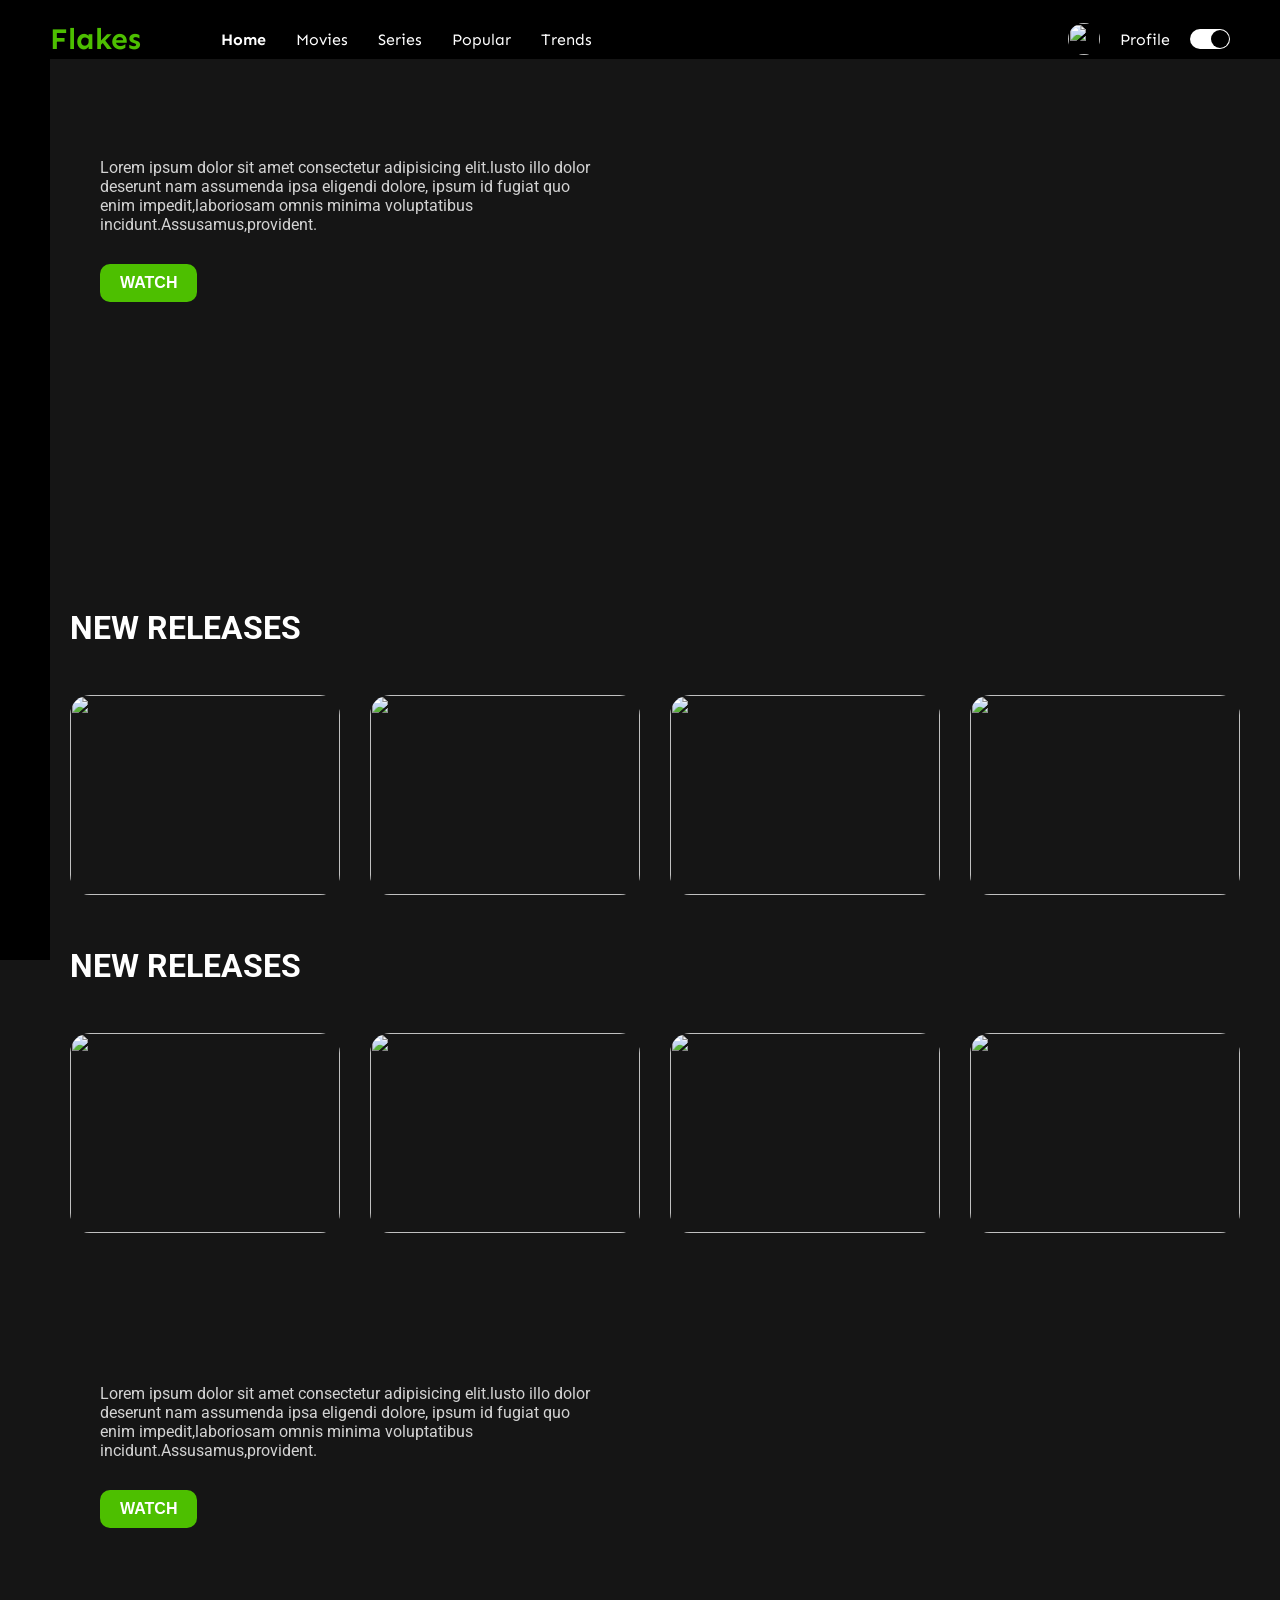
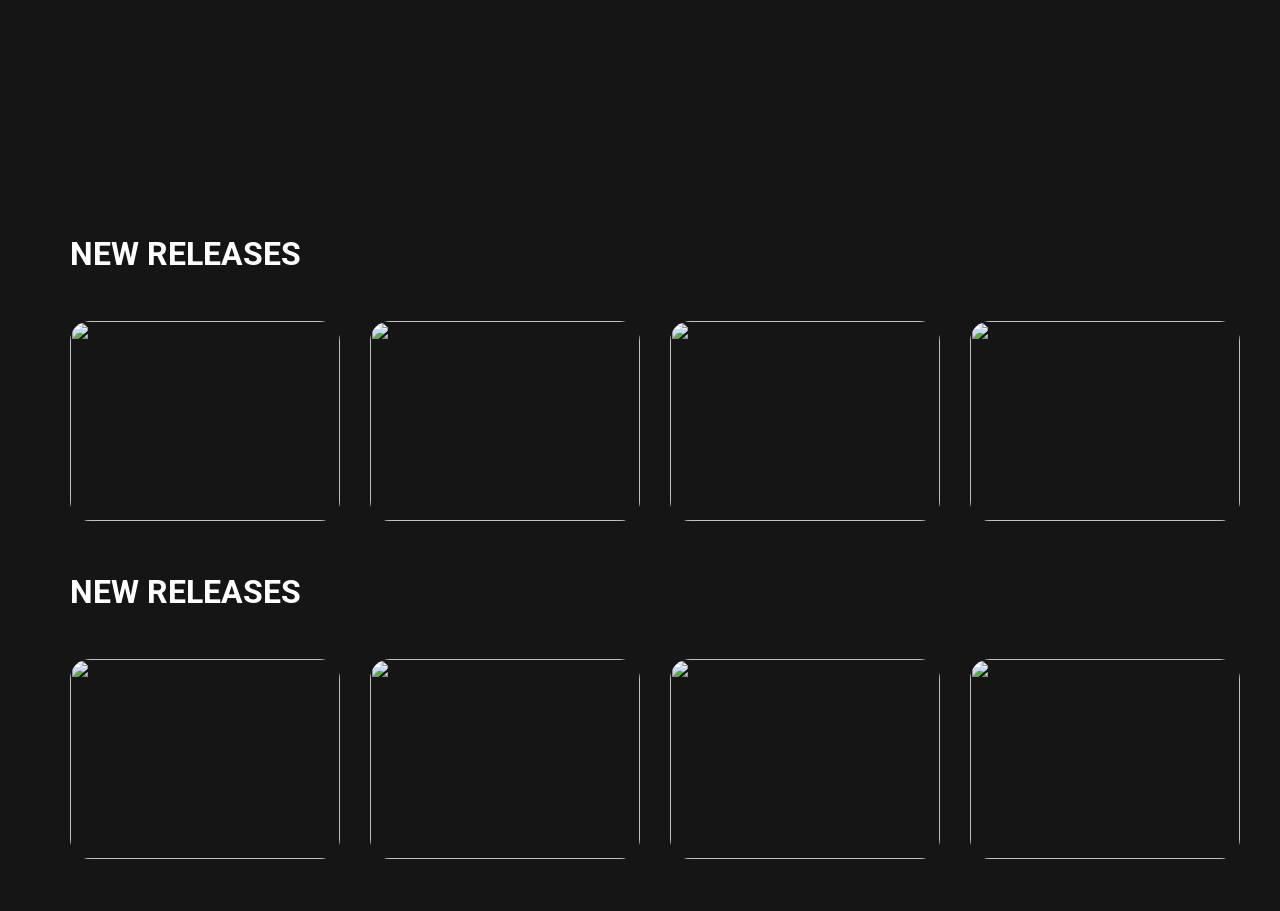
==== index.html @ bdcd00ab "Add files via upload" ====
<!DOCTYPE html>
<html lang="en">
<head>
    <meta charset="UTF-8">
    <meta http-equiv="X-UA-Compatible" content="IE=edge">
    <meta name="viewport" content="width=device-width, initial-scale=1.0">
    <link rel="stylesheet" href="style.css">
    <link
         href="https://fonts.googleapis.com/css2?family=Roboto:ital,wdth,wght@100,300;40075..100,100..900;1,75..100,100..900&family=Sen:wght@400..800&display=swap" rel="stylesheet">"
        <link rel="stylesheet" href="https://cdnjs.cloudflare.com/ajax/libs/font-awesome/7.0.1/css/all.min.css">>
    <title>Movie Design</title>
</head>

<body>
    <div class="navbar">
            <div class="navbar-container">
                <div class="logo-container"><h1 class="logo">Flakes</h1></div>
                <div class="menu-container">
                    <ul class="menu-list">
                        <li class="menu-list-item active">Home</li>
                        <li class="menu-list-item">Movies</li>
                        <li class="menu-list-item">Series</li>
                        <li class="menu-list-item">Popular</li>
                        <li class="menu-list-item">Trends</li>
                    </ul>
                </div>
                <div class="profile-container">
                    <img class="profile-picture" src="img/profile1.jpg" alt="">
                    <div class="profile-text-container">
                        <span class="profile-text">Profile</span>
                        <i class="fas fa-caret-down"></i>
                    </div>
                    <div class="toggle">
                        <i class="fas fa-moon toggle-icon"></i>
                        <i class="fas fa-sun toggle-icon"></i>
                        <div class="toggle-ball"></div>
                        
                    </div>
                </div>
            </div>         
    </div>
    <div>
        
    </div>
    <div class="sidebar">
        <i class="left-menu-icon fas fa-search "></i>
        <i class="left-menu-icon fas fa-home "></i>
        <i class="left-menu-icon fas fa-users "></i>
        <i class="left-menu-icon fas fa-solid fa-bookmark"></i>
        <i class="left-menu-icon fas fa-tv"></i>
        <i class="left-menu-icon fas fa-hourglass-start"></i>
        <i class="left-menu-icon fas fa-shopping-cart"></i>
    </div>
    <div class="container">
        <div class="content-container">
            <div class="featured-content"
                 style="background:linear-gradient(to bottom,rgba(0,0,0,0),#151515),url('https://images6.alphacoders.com/662/662238.jpg');">
                <img class="featured-title" src="img/img 1.2.svg" alt="">
                <p class="featured-desc">Lorem ipsum dolor sit amet consectetur adipisicing elit.lusto illo dolor deserunt nam assumenda ipsa eligendi dolore,
                    ipsum id fugiat quo enim impedit,laboriosam omnis minima voluptatibus incidunt.Assusamus,provident. 
                </p>
                <button class="featured-button">WATCH</button>
            </div>
            <div class="movie-list-container">
                <h1 class="movie-list-title">NEW RELEASES</h1>
                <div class="movie-list-wrapper">
                    <div class="movie-list">
                        <div class="movie-list-item">
                            <img class="movie-list-item-img" src="img/img 1.jpeg" alt="">
                            <span class="movie-list-item-title">Tron Ares</span>  
                            <p class="movie-list-item-desc">
                                                            Director	:	Joachim Ronning.
                                                            Starring	:	Jared Leto, Greta Lee, Evan Peters.
                                                            Genres	    :	Science Fiction, Adventure, Action.
                                                            Quality  	:	HDTS.
                                                            Language	:	Tamil,english.
                                                            Rating	    :	6.7/10.
                                                            Release Date	:	11 October 2025.</p>  
                                <button class="movie-list-item-button">watch</button>                   
                        </div>
                        <div class="movie-list-item">
                            <img class="movie-list-item-img" src="img/img 2.jpg" alt="">
                            <span class="movie-list-item-title">Squad36</span>  
                            <p class="movie-list-item-desc">Director	:	Olivier Marchal.
                                                            Starring	:	Yvan Attal, Tewfik Jallab.
                                                            Genres	    :	Crime, Drama, Thriller.
                                                            Quality	    :	BDRip.
                                                            Language	:	Tamil.
                                                            Rating	    :	8.3/ 10.
                                                            Release Date	:	03 March 2025.</p>  
                                <button class="movie-list-item-button">watch</button>                   
                        </div>
                        <div class="movie-list-item">
                            <img class="movie-list-item-img" src="img/img 3.1.jpeg" alt="">
                            <span class="movie-list-item-title">Demon City</span>  
                            <p class="movie-list-item-desc">Director	:	Seiji Tanaka.
                                                            Starring	:	Toma Ikuta, Masahiro Higashide.
                                                            Genres	:	Action, Adventure, Crime.
                                                            Quality	:	BDRip.
                                                            Language	:	TamilRating	:	8.9/10.
                                                            Release Date	:	27 February 2025.</p>  
                                <button class="movie-list-item-button">watch</button>                   
                        </div>
                        <div class="movie-list-item">
                            <img class="movie-list-item-img" src="img/img 4.jpg" alt="">
                            <span class="movie-list-item-title">Karma</span>  
                            <p class="movie-list-item-desc">Director	:	Lee Il-hyung.
                                                            Starring	:	Park Hae-soo, ShinMin-a.
                                                            Genres	:	Crime, Drama, Thriller. 
                                                            Quality	:	BDRip. 
                                                            Language	:	Tamil. 
                                                            Rating	:	8.3/10.
                                                            Release Date	:	05 April 2025.</p>  
                                <button class="movie-list-item-button">watch</button>                   
                        </div>
                        <div class="movie-list-item">
                            <img class="movie-list-item-img" src="img/img 5.1.jpg" alt="">
                            <span class="movie-list-item-title">Pulse</span>  
                            <p class="movie-list-item-desc">
                                Director	:	Zoe Robyn. 
                                Starring	:	Willa Fitzgerald, Colin Woodell. 
                                Genres	:	Drama. 
                                Quality	:	BDRip. 
                                Language	:	Tamil.
                                Rating	:	8.0/10.
                                Release Date	:	03 April 2025.</p>  
                                <button class="movie-list-item-button">watch</button>                   
                        </div>
                        <div class="movie-list-item">
                            <img class="movie-list-item-img" src="img/img 6.2.jpg" alt="">
                            <span class="movie-list-item-title">The Monkey</span>  
                            <p class="movie-list-item-desc">Director	:	Osgood Perkins. 
                                                            Starring	:	Theo James, Tatiana Maslany. 
                                                            Genres	:	Horror. 
                                                            Quality	:	BDRip.
                                                            Language	:	Tamil. 
                                                            Rating	:	6.1/10.
                                                            Release Date	:	30 April 2025</p>  
                                <button class="movie-list-item-button">watch</button>                   
                        </div>
                        <div class="movie-list-item">
                            <img class="movie-list-item-img" src="img/img 7.jpg" alt="">
                            <span class="movie-list-item-title">We Were Liars</span>  
                            <p class="movie-list-item-desc">Director	:	Erica Dunton. 
                                                            Starring	:	Emily Alyn Lind, Brady Droulis.
                                                            Genres	:	Drama, Mystery, Romance.
                                                            Quality	:	BDRip.
                                                            Language	:	Tamil. 
                                                            Rating	:	7.8/10.
                                                            Release Date	:	18 June 2025.</p>  
                                <button class="movie-list-item-button">watch</button>                   
                        </div>
                        
                    </div>
                    <i class="fas fa-chevron-right arrow"></i>
                </div>
            </div>
            <div class="movie-list-container">
                <h1 class="movie-list-title">NEW RELEASES</h1>
                <div class="movie-list-wrapper">
                    <div class="movie-list">
                        <div class="movie-list-item">
                            <img class="movie-list-item-img" src="img/img 8.jpg" alt="">
                            <span class="movie-list-item-title">Until Dawn</span>  
                            <p class="movie-list-item-desc">Movie	:	Until Dawn. (2025).
                                                            Director	:	David F. Sandberg.
                                                            Starring	:	Ella Rubin, Maia Mitchell, Peter Stormare. 
                                                            Genres	:	Horror, Mystery.
                                                            Quality	:	BDRip. 
                                                            Language	:	Tamil. 
                                                            Rating	:	6.6/10. 
                                                            Release Date	:	07 July 2025</p>  
                                <button class="movie-list-item-button">watch</button>                   
                        </div>
                        <div class="movie-list-item">
                            <img class="movie-list-item-img" src="img/img 9.jpg" alt="">
                            <span class="movie-list-item-title">Elio</span>  
                            <p class="movie-list-item-desc">Director	:	Madeline Sharafian.
                                                            Starring	:	Yonas Kibreab, Zoe Saldaña, Remy Edgerly.
                                                            Genres	:	Family, Comedy, Adventure, Animation, Science Fiction. 
                                                            Quality	:	Original HD. 
                                                            Language	:	Tamil. 
                                                            Rating	:	6.8/10. 
                                                            Release Date	:	17 September 2025</p>  
                                <button class="movie-list-item-button">watch</button>                   
                        </div>
                        <div class="movie-list-item">
                            <img class="movie-list-item-img" src="img/img 10.jpg" alt="">
                            <span class="movie-list-item-title">Brick</span>  
                            <p class="movie-list-item-desc">Director	:	Philip Koch. 
                                Starring	:	Matthias Schweighofer, Ruby O. Fee, Frederick Lau. 
                                Genres	:	Science Fiction, Thriller. 
                                Quality	:	BDRip. 
                                Language	:	Tamil. 
                                Rating	:	8.1/10.Release Date	:	10 July 2025</p>  
                                <button class="movie-list-item-button">watch</button>                   
                        </div>
                        <div class="movie-list-item">
                            <img class="movie-list-item-img" src="img/img 11.jpg" alt="">
                            <span class="movie-list-item-title">Ziam</span>  
                            <p class="movie-list-item-desc">Director	:	Kulp Kaljareuk.
                                                            Starring	:	Prin Suparat, Nuttanicha Dungwattanawanich, Wanvayla Boonnithipaisit.
                                                            Genres	:	Horror, Thriller, Action. 
                                                            Quality	:	BDRip. 
                                                            Language	:	Tamil.
                                                            Rating	:	8.2/10. 
                                                            Release Date	:	09 July 2025</p>  
                                <button class="movie-list-item-button">watch</button>                   
                        </div>
                        <div class="movie-list-item">
                            <img class="movie-list-item-img" src="img/img 12.jpg" alt="">
                            <span class="movie-list-item-title">Count Down</span>  
                            <p class="movie-list-item-desc">Director	:	Derek Haas.
                                                            Starring	:	Jensen Ackles, Jessica Camacho. 
                                                            Genres	:	Drama, Thriller.
                                                            Quality	:	BDRip.
                                                            Language	:	Tamil.
                                                            Rating	:	7.9/10.
                                                            Release Date	:	21 August 2025</p>  
                                <button class="movie-list-item-button">watch</button>                   
                        </div>
                        <div class="movie-list-item">
                            <img class="movie-list-item-img" src="img/img 13.jpg" alt="">
                            <span class="movie-list-item-title">The Bayou</span>  
                            <p class="movie-list-item-desc">Director	:	Taneli Mustonen, Brad Watson.
                                                            Starring	:	Athena Strates, Madalena Aragão.
                                                            Genres	:	Action, Horror, Thriller.
                                                            Quality	:	BDRip.
                                                            Language	:	Tamil.
                                                            Rating	:	4.3/10.
                                                            Release Date	:	02 May 2025.</p>  
                                <button class="movie-list-item-button">watch</button>                   
                        </div>
                        <div class="movie-list-item">
                            <img class="movie-list-item-img" src="img/img 14.webp" alt="">
                            <span class="movie-list-item-title">Havoc</span>  
                            <p class="movie-list-item-desc">Director	:	Gareth Evans. 
                                                            Starring	:	Tom Hardy, Jessie Mei Li.
                                                            Genres	:	Action, Crime, Drama.
                                                            Quality	:	BDRip.
                                                            Language	:	Tamil.
                                                            Rating	:	6.8/10.
                                                            Release Date	:	25 April 2025.</p>  
                                <button class="movie-list-item-button">watch</button>                   
                        </div>
                        
                    </div>
                    <i class="fas fa-chevron-right arrow"></i>
                </div>
            </div>
            <div class="featured-content"
                 style="background:linear-gradient(to bottom,rgba(0,0,0,0),#151515),url('https://moodymoppet.com/wp-content/uploads/2018/08/dark-2017.jpg');">
                <img class="featured-title" src="img/dark.webp" alt="">
                <p class="featured-desc">Lorem ipsum dolor sit amet consectetur adipisicing elit.lusto illo dolor deserunt nam assumenda ipsa eligendi dolore,
                    ipsum id fugiat quo enim impedit,laboriosam omnis minima voluptatibus incidunt.Assusamus,provident. 
                </p>
                    <button class="featured-button">WATCH</button>
            </div>
            <div class="movie-list-container">
                <h1 class="movie-list-title">NEW RELEASES</h1>
                <div class="movie-list-wrapper">
                    <div class="movie-list">
                        <div class="movie-list-item">
                            <img class="movie-list-item-img" src="img/img 15.jpeg" alt="">
                            <span class="movie-list-item-title">Veduvan</span>  
                            <p class="movie-list-item-desc">Movie: Veduvan (2025). Director: Pavan Kumar.
                                                            Starring: Kanna Ravi, Sanjeev Venkat, Sravnitha Srikanth. 
                                                            Genres: Action, Drama.
                                                            Quality: Original HD. Language: Tamil.Movie 
                                                            Rating: 8.1/10. 
                                                            Last Updated: 10 October 2025.</p>  
                                <button class="movie-list-item-button">watch</button>                   
                        </div>
                        <div class="movie-list-item">
                            <img class="movie-list-item-img" src="img/img 16.jpeg" alt="">
                            <span class="movie-list-item-title">Bomb</span>  
                            <p class="movie-list-item-desc">Director: Vishal Venkat.
                                                            Starring: Kaali Venkat, Nassar, Abhirami. 
                                                            Genres: Comedy, Drama. 
                                                            Quality: Original HD. 
                                                            Language: Tamil. 
                                                            Movie Rating: 8.7/10. 
                                                            Last Updated: 08 October 2025</p>  
                                <button class="movie-list-item-button">watch</button>                   
                        </div>
                        <div class="movie-list-item">
                            <img class="movie-list-item-img" src="img/img 29.jpeg" alt="">
                            <span class="movie-list-item-title">War 2</span>  
                            <p class="movie-list-item-desc">Director: Ayan Mukerji.
Starring: Hrithik Roshan, Jr. NTR, Kiara Advani.
Genres: Action, Thriller.
Quality: Original HD.
Language: Tamil.
Movie Rating: 8.8/10.
Last Updated: 09 October 2025.</p>  
                                <button class="movie-list-item-button">watch</button>                   
                        </div>
                        <div class="movie-list-item">
                            <img class="movie-list-item-img" src="img/img 18.jpg" alt="">
                            <span class="movie-list-item-title">3BHK</span>  
                            <p class="movie-list-item-desc">Director: Sri Ganesh. 
                                Starring: Siddharth, R. Sarathkumar, Devayani. 
                                Genres: Drama, Family. 
                                Quality: Original HD. 
                                Language: Tamil. 
                                Movie Rating: 8.9/10. 
                                Last Updated: 01 August 2025.</p>  
                                <button class="movie-list-item-button">watch</button>                   
                        </div>
                        <div class="movie-list-item">
                            <img class="movie-list-item-img" src="img/img 19.jpeg" alt="">
                            <span class="movie-list-item-title">Idli Kadai</span>  
                            <p class="movie-list-item-desc">Director: Dhanush.
                                                            Starring: Dhanush, Nithya Menen, Arun Vijay.
                                                            Genres: Action, Drama, Family.
                                                            Quality: HQ PreDVD. 
                                                            Language: Tamil. 
                                                            Movie Rating: 8.7/10. 
                                                            Last Updated: 01 October 2025</p>  
                                <button class="movie-list-item-button">watch</button>                   
                        </div>
                        <div class="movie-list-item">
                            <img class="movie-list-item-img" src="img/img 20.jpg" alt="">
                            <span class="movie-list-item-title">Madharaasi</span>  
                            <p class="movie-list-item-desc">Director: A.R. Murugadoss. 
                                                            Starring: Sivakarthikeyan, Vidyut Jamwal, Biju Menon. 
                                                            Genres: Action, Thriller. 
                                                            Quality: Original HD. 
                                                            Language: Tamil. 
                                                            Movie Rating: 8.3/10.</p>  
                                <button class="movie-list-item-button">watch</button>                   
                        </div>
                        <div class="movie-list-item">
                            <img class="movie-list-item-img" src="img/img 21.webp" alt="">
                            <span class="movie-list-item-title">Checkmate</span>  
                            <p class="movie-list-item-desc">Director: Ratish Sekhar. 
                                                            Starring: Anoop Menon, Lal. 
                                                            Genres: Drama, Thriller. 
                                                            Quality: Original HD.
                                                            Language: Tamil. 
                                                            Movie Rating: 9.3/10. 
                                                            Last Updated: 02 October 2025</p>  
                                <button class="movie-list-item-button">watch</button>                   
                        </div>
                        
                    </div>
                    <i class="fas fa-chevron-right arrow"></i>
                </div>
            </div>
            
            <div class="movie-list-container">
                <h1 class="movie-list-title">NEW RELEASES</h1>
                <div class="movie-list-wrapper">
                    <div class="movie-list">
                        <div class="movie-list-item">
                            <img class="movie-list-item-img" src="img/img 22.jpg" alt="">
                            <span class="movie-list-item-title">Gandhi Kannadi</span>  
                            <p class="movie-list-item-desc">Director: Sherief Gows.
Starring: A. Bala, Balaji Sakthivel, Archana K.
Genres: Comedy, Drama.
Quality: Original HD.
Language: Tamil.
Movie Rating: 9.3/10.
Last Updated: 02 October 2025.</p>  
                                <button class="movie-list-item-button">watch</button>                   
                        </div>
                        <div class="movie-list-item">
                            <img class="movie-list-item-img" src="img/img 23.jpg" alt="">
                            <span class="movie-list-item-title">Housemate</span>  
                            <p class="movie-list-item-desc">Director: T. Rajavel.
Starring: Kaali Venkat.
Genres: Comedy, Fantasy, Horror.
Quality: Original HD.
Language: Tamil.
Movie Rating: 9.2/10.
Last Updated: 19 September 2025.</p>  
                                <button class="movie-list-item-button">watch</button>                   
                        </div>
                        <div class="movie-list-item">
                            <img class="movie-list-item-img" src="img/img 24.1.jpeg" alt="">
                            <span class="movie-list-item-title">Kiss</span>  
                            <p class="movie-list-item-desc">Director: Sathish Krishnan.
Starring: Kavin Raj.
Genres: Fantasy, Romantic, Thriller.
Quality: HQ PreDVD.
Language: Tamil.
Movie Rating: 8.3/10.
Last Updated: 19 September 2025.</p>  
                                <button class="movie-list-item-button">watch</button>                   
                        </div>
                        <div class="movie-list-item">
                            <img class="movie-list-item-img" src="img/img 25.jpg" alt="">
                            <span class="movie-list-item-title">Thanel</span>  
                            <p class="movie-list-item-desc">Director: Ravindra Madhava.
Starring: Atharvaa Murali, Ashwin Kakumanu, Lavanya Tripathi.
Genres: Action, Suspense, Thriller.
Quality: HQ PreDVD.
Language: Tamil.
Movie Rating: 9.1/10.
Last Updated: 17 September 2025.</p>  
                                <button class="movie-list-item-button">watch</button>                   
                        </div>
                        <div class="movie-list-item">
                            <img class="movie-list-item-img" src="img/img 26.jpeg" alt="">
                            <span class="movie-list-item-title">Bun Butter Jam</span>  
                            <p class="movie-list-item-desc">Director: Raghav Mirdath.
Starring: Bhavya Trikha.
Genres: Drama.
Quality: Original HD.
Language: Tamil.
Movie Rating: 8.3/10.
Last Updated: 03 September 2025.</p>  
                                <button class="movie-list-item-button">watch</button>                   
                        </div>
                        <div class="movie-list-item">      
                            <img class="movie-list-item-img" src="img/img 17.jpg" alt="">
                            <span class="movie-list-item-title">Phoenix</span>  
                            <p class="movie-list-item-desc">Director: Anal Arasu.
                                                            Starring: Varalaxmi Sarathkumar, Sampath Raj, Devadarshini Chetan. 
                                                            Genres: Action, Thriller. 
                                                            Quality: Original HD. 
                                                            Language: Tamil. Movie Rating: 8.4/10. 
                                                            Last Updated: 26 September 2025.</p>  
                                <button class="movie-list-item-button">watch</button>                   
                        </div>
                        <div class="movie-list-item">
                            <img class="movie-list-item-img" src="img/img 28.jpg" alt="">
                            <span class="movie-list-item-title">8 Vasantalu</span>  
                            <p class="movie-list-item-desc">Director: Phanindra Narsetti.
                                                            Starring: Ananthika Sanilkumar, Ravi Duggirala, Hanu Reddy. 
                                                            Genres: Drama, Romantic. 
                                                            Quality: Original HD. 
                                                            Language: Tamil. 
                                                            Movie Rating: 9.1/10. 
                                                            Last Updated: 11 July 2025.</p>  
                                <button class="movie-list-item-button">watch</button>                   
                        </div>
                        
                    </div>
                    <i class="fas fa-chevron-right arrow"></i> 
            </div>
        </div>
    </div>
    <script src="app.js"></script>
</body>
</html>
---- style.css ----
* {
    margin: 0;
    
}

body {
    font-family: 'Roboto', sans-serif;
    height: 100%;
    background-color: #000;
}

.navbar {
    width: 100%;
    height: 40px;
    background-color: black;
}

.navbar-container {
    display: flex;
    align-items: center;
    padding: 0 50px;
    height: 100%;
    color: white;
    font-family: 'sen',sans-serif;
}

.logo-container{
    flex: 1;
    

}

.logo{
    font-size: 30px;
    color: #4dbf00;
}

.menu-container{
    flex: 6;

}
.menu-list{
    display: flex;
    list-style: none;
}
.menu-list-item{
    margin-right: 30px;
}
.menu-list-item.active{
    font-weight: bold;
}
.profile-container{
    flex: 2;
    display: flex;
    align-items: center;
    justify-content: flex-end;
}
.profile-text-container{
    margin: 0 20px;
}
.profile-picture{
    width: 32px;
    height: 32px;
    border-radius: 50%;
    object-fit: cover;
}

.toggle{
    width: 40px;
    height: 20px;
    background-color: white;
    border-radius: 30px;
    display: flex;
    align-items: center;
    justify-content: space-around;
    position: relative;
}

.toggle-icon{
    color: goldenrod;

}

.toggle-ball{
    width: 18px;
    height: 18px;
    background-color: black;
    position: absolute;
    right: 1px;
    border-radius: 50px;
    cursor:pointer;
    transition: 1s ease all;
}
.sidebar {
    width: 50px;
    height: 100%;
    background-color: black;
    position: fixed;
    top: 0;
    display: flex;
    flex-direction: column;
    align-items: center;
    padding-top: 60px;
}

.left-menu-icon{
    color: white;
    font-size: 20px;
    margin-bottom: 40px;

}

.container{
    background-color: #151515;
    min-height: calc(100vh-50PX);
    color: white;
}

.content-container{
    margin-left: 50px;
}

.featured-content{
    height: 50vh;
    padding: 50px;
}
.featured-title{
    width: 200px;
}
.featured-desc{
    width: 500px;
    color: lightgray;
    margin: 30px 0;
}

.featured-button{
    background-color: #4dbf00;
    color: white;
    padding: 10px 20px;
    border-radius: 10px;
    border: none;
    outline: none;
    font-weight: bold;
    font-size: medium;
}

.movie-list-container{
    padding: 0 20px;
}

.movie-list-wrapper{
    position: relative;
    overflow: hidden;
}

.movie-list{
    display: flex;
    align-items: center;
    height: 300px;
    transform: translateX(0);
    transition: all 1s ease-in-out;
}
.movie-list-item{
    margin-right: 30px;
    position: relative;
}

.movie-list-item:hover .movie-list-item-img{
    transform: scale(1.2);
    margin: 0 30px;
    opacity: 0.5;
}
.movie-list-item:hover .movie-list-item-title,
.movie-list-item:hover .movie-list-item-desc,
.movie-list-item:hover .movie-list-item-button{
    opacity: 1;
}
.movie-list-item-img{
    transition: all 1s ease-in-out;
    width: 270px;
    height: 200px;
    object-fit: cover;
    border-radius: 20px;
}

.movie-list-item-title{
    background-color: #333;
    padding: 0 10px;
    font-size: 32px;
    font-weight: bold;
    position: absolute;
    top: 10%;
    left: 50px; 
    opacity: 0; 
    transition: 1s all ease-in-out;
}

.movie-list-item-desc{
    background-color: #333;
    padding: 10px;
    font-size: 12px;
    position: absolute;
    top: 30%;
    left: 50px; 
    width: 230px;
    opacity: 0; 
    transition: 1s all ease-in-out;
}

.movie-list-item-button{
    padding: 10px;
    background-color: #4dbf00;
    color: white;
    border-radius: 10px;
    outline: none;
    bottom: none;
    cursor: pointer;
    position: absolute;
    bottom: 20px;
    left: 50px;
    opacity: 0; 
    transition: 1s all ease-in-out;
}

.arrow{
    font-size: 120px;
    position: absolute;
    top: 90px;
    right: 0;
    color: lightgray;
    opacity: 0.5; 
    cursor: pointer;

}

.container.active{
    background-color: white;
}

.movie-list-title.active{
    color: black;
} 


.navbar-container.active{
    background-color: white;
    color: black;
}

.sidebar.active{
    background-color: white;
}

.left-menu-icon.active{
    color: black;
}

.toggle.active{
    background-color: black;
}

.toggle-ball.active{
    background-color: white;
    transform: translateX(-20px);
}

@media only screen and (max-width: 940px){
    .menu-container{
        display: none;
    }
}
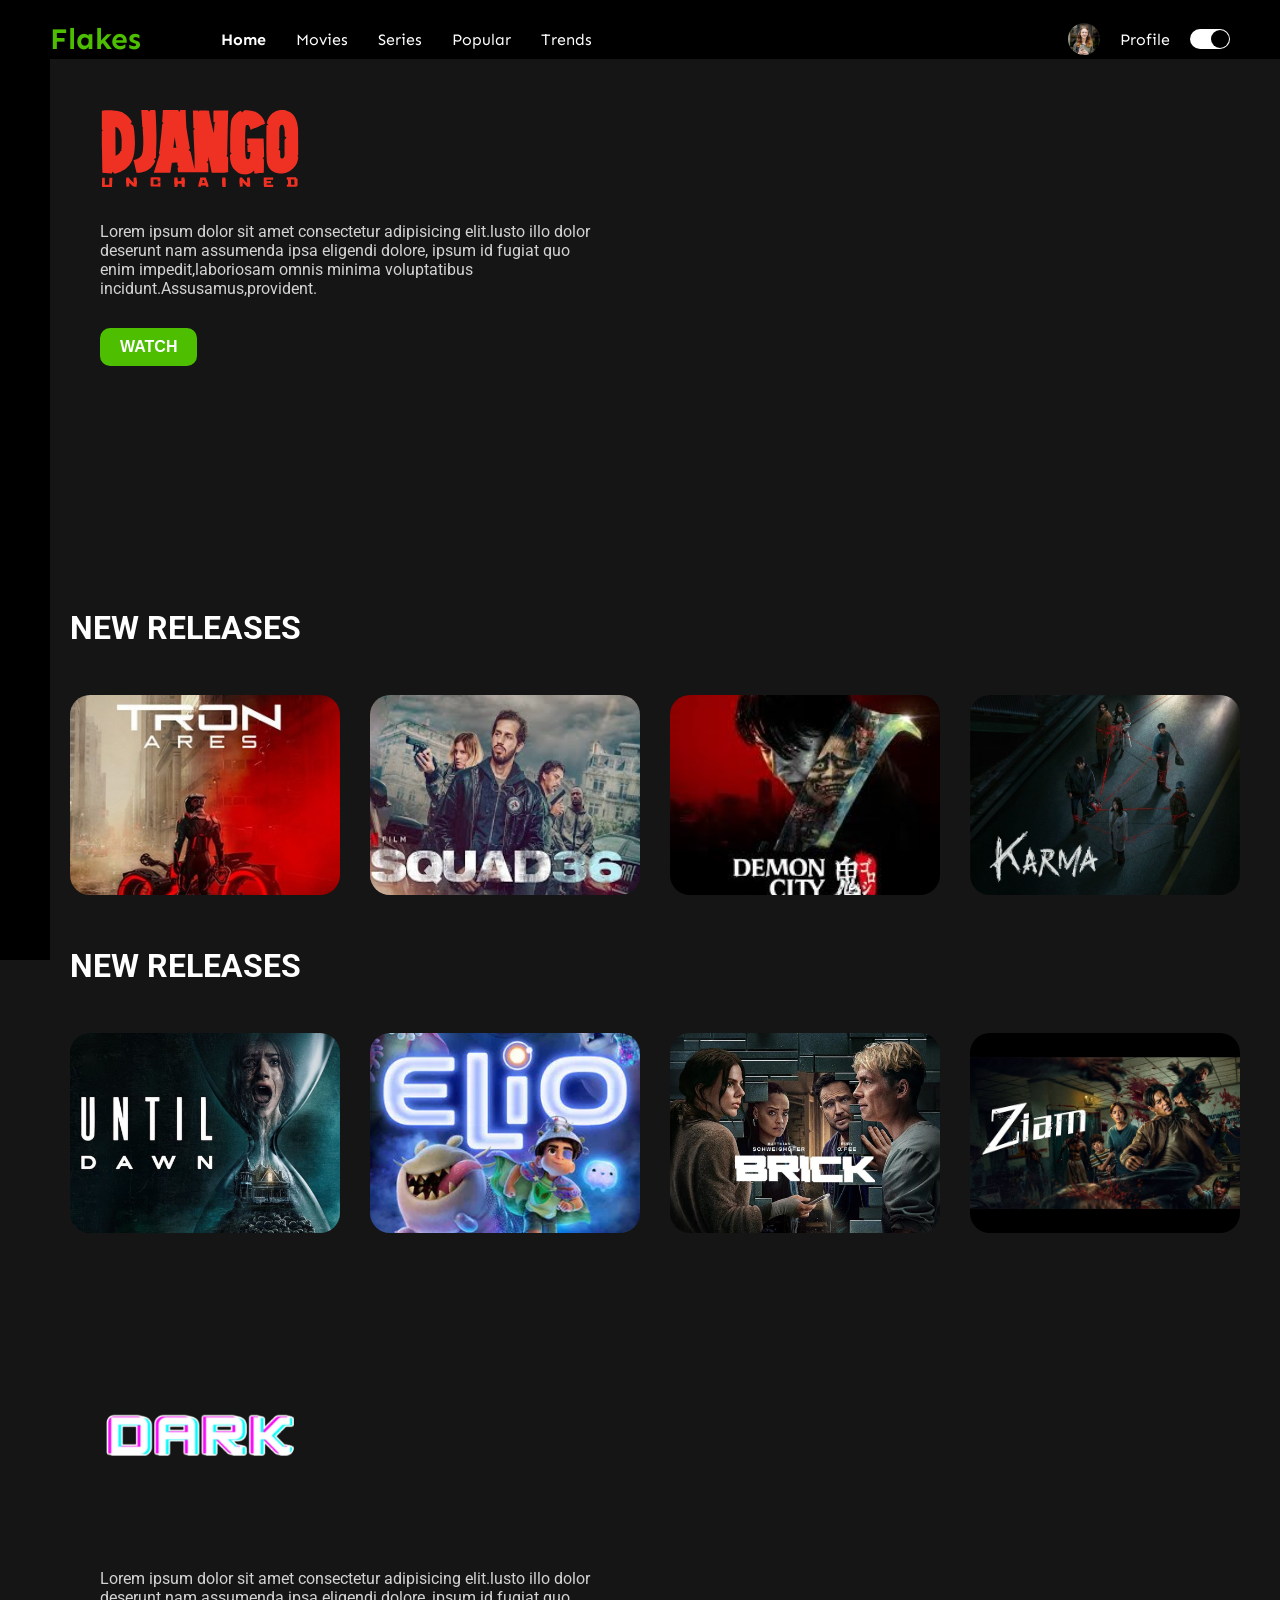
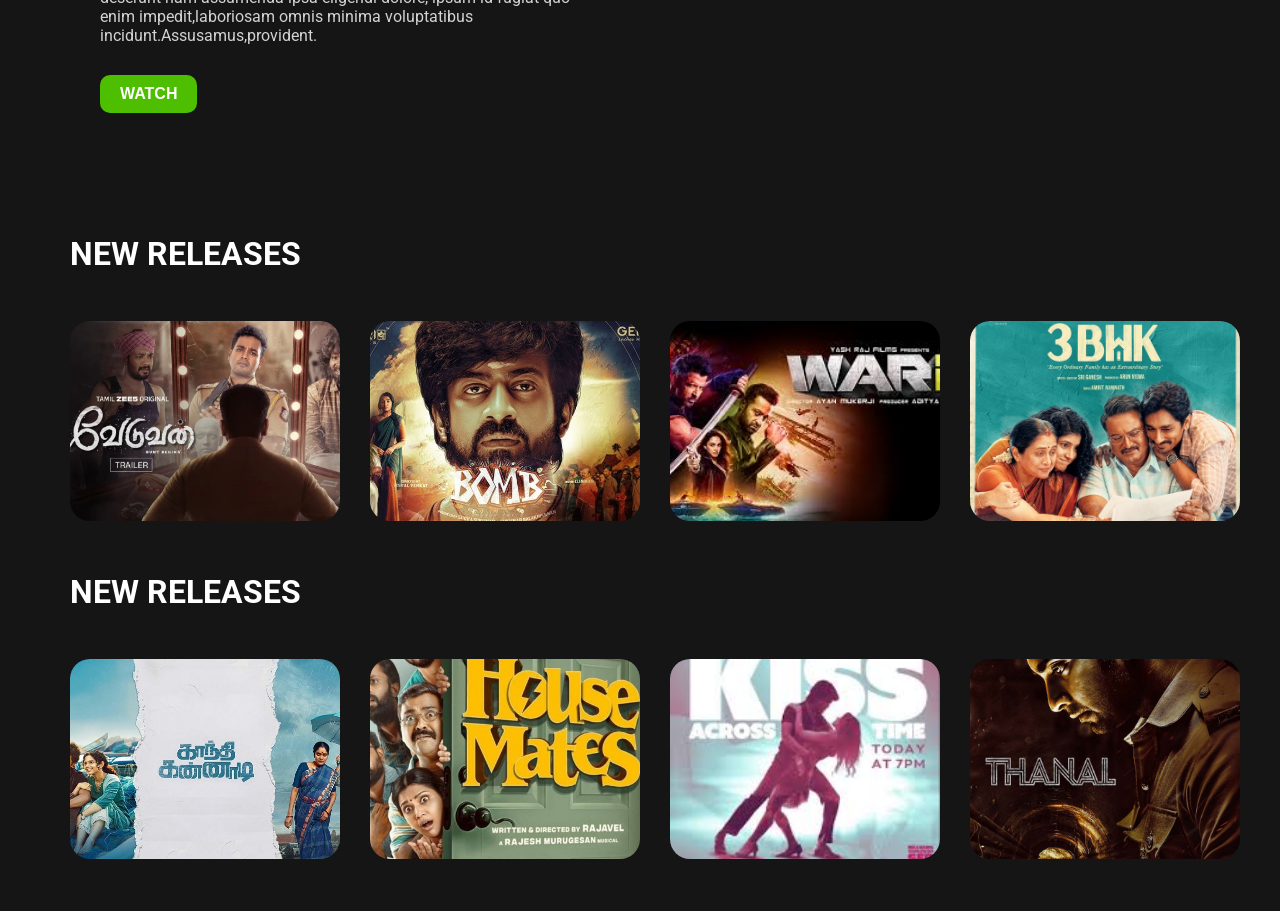
==== commit 4bc79de5: "Added project files" ====
--- a/index.html
+++ b/index.html
@@ -1,446 +1,446 @@
-<!DOCTYPE html>
-<html lang="en">
-<head>
-    <meta charset="UTF-8">
-    <meta http-equiv="X-UA-Compatible" content="IE=edge">
-    <meta name="viewport" content="width=device-width, initial-scale=1.0">
-    <link rel="stylesheet" href="style.css">
-    <link
-         href="https://fonts.googleapis.com/css2?family=Roboto:ital,wdth,wght@100,300;40075..100,100..900;1,75..100,100..900&family=Sen:wght@400..800&display=swap" rel="stylesheet">"
-        <link rel="stylesheet" href="https://cdnjs.cloudflare.com/ajax/libs/font-awesome/7.0.1/css/all.min.css">>
-    <title>Movie Design</title>
-</head>
-
-<body>
-    <div class="navbar">
-            <div class="navbar-container">
-                <div class="logo-container"><h1 class="logo">Flakes</h1></div>
-                <div class="menu-container">
-                    <ul class="menu-list">
-                        <li class="menu-list-item active">Home</li>
-                        <li class="menu-list-item">Movies</li>
-                        <li class="menu-list-item">Series</li>
-                        <li class="menu-list-item">Popular</li>
-                        <li class="menu-list-item">Trends</li>
-                    </ul>
-                </div>
-                <div class="profile-container">
-                    <img class="profile-picture" src="img/profile1.jpg" alt="">
-                    <div class="profile-text-container">
-                        <span class="profile-text">Profile</span>
-                        <i class="fas fa-caret-down"></i>
-                    </div>
-                    <div class="toggle">
-                        <i class="fas fa-moon toggle-icon"></i>
-                        <i class="fas fa-sun toggle-icon"></i>
-                        <div class="toggle-ball"></div>
-                        
-                    </div>
-                </div>
-            </div>         
-    </div>
-    <div>
-        
-    </div>
-    <div class="sidebar">
-        <i class="left-menu-icon fas fa-search "></i>
-        <i class="left-menu-icon fas fa-home "></i>
-        <i class="left-menu-icon fas fa-users "></i>
-        <i class="left-menu-icon fas fa-solid fa-bookmark"></i>
-        <i class="left-menu-icon fas fa-tv"></i>
-        <i class="left-menu-icon fas fa-hourglass-start"></i>
-        <i class="left-menu-icon fas fa-shopping-cart"></i>
-    </div>
-    <div class="container">
-        <div class="content-container">
-            <div class="featured-content"
-                 style="background:linear-gradient(to bottom,rgba(0,0,0,0),#151515),url('https://images6.alphacoders.com/662/662238.jpg');">
-                <img class="featured-title" src="img/img 1.2.svg" alt="">
-                <p class="featured-desc">Lorem ipsum dolor sit amet consectetur adipisicing elit.lusto illo dolor deserunt nam assumenda ipsa eligendi dolore,
-                    ipsum id fugiat quo enim impedit,laboriosam omnis minima voluptatibus incidunt.Assusamus,provident. 
-                </p>
-                <button class="featured-button">WATCH</button>
-            </div>
-            <div class="movie-list-container">
-                <h1 class="movie-list-title">NEW RELEASES</h1>
-                <div class="movie-list-wrapper">
-                    <div class="movie-list">
-                        <div class="movie-list-item">
-                            <img class="movie-list-item-img" src="img/img 1.jpeg" alt="">
-                            <span class="movie-list-item-title">Tron Ares</span>  
-                            <p class="movie-list-item-desc">
-                                                            Director	:	Joachim Ronning.
-                                                            Starring	:	Jared Leto, Greta Lee, Evan Peters.
-                                                            Genres	    :	Science Fiction, Adventure, Action.
-                                                            Quality  	:	HDTS.
-                                                            Language	:	Tamil,english.
-                                                            Rating	    :	6.7/10.
-                                                            Release Date	:	11 October 2025.</p>  
-                                <button class="movie-list-item-button">watch</button>                   
-                        </div>
-                        <div class="movie-list-item">
-                            <img class="movie-list-item-img" src="img/img 2.jpg" alt="">
-                            <span class="movie-list-item-title">Squad36</span>  
-                            <p class="movie-list-item-desc">Director	:	Olivier Marchal.
-                                                            Starring	:	Yvan Attal, Tewfik Jallab.
-                                                            Genres	    :	Crime, Drama, Thriller.
-                                                            Quality	    :	BDRip.
-                                                            Language	:	Tamil.
-                                                            Rating	    :	8.3/ 10.
-                                                            Release Date	:	03 March 2025.</p>  
-                                <button class="movie-list-item-button">watch</button>                   
-                        </div>
-                        <div class="movie-list-item">
-                            <img class="movie-list-item-img" src="img/img 3.1.jpeg" alt="">
-                            <span class="movie-list-item-title">Demon City</span>  
-                            <p class="movie-list-item-desc">Director	:	Seiji Tanaka.
-                                                            Starring	:	Toma Ikuta, Masahiro Higashide.
-                                                            Genres	:	Action, Adventure, Crime.
-                                                            Quality	:	BDRip.
-                                                            Language	:	TamilRating	:	8.9/10.
-                                                            Release Date	:	27 February 2025.</p>  
-                                <button class="movie-list-item-button">watch</button>                   
-                        </div>
-                        <div class="movie-list-item">
-                            <img class="movie-list-item-img" src="img/img 4.jpg" alt="">
-                            <span class="movie-list-item-title">Karma</span>  
-                            <p class="movie-list-item-desc">Director	:	Lee Il-hyung.
-                                                            Starring	:	Park Hae-soo, ShinMin-a.
-                                                            Genres	:	Crime, Drama, Thriller. 
-                                                            Quality	:	BDRip. 
-                                                            Language	:	Tamil. 
-                                                            Rating	:	8.3/10.
-                                                            Release Date	:	05 April 2025.</p>  
-                                <button class="movie-list-item-button">watch</button>                   
-                        </div>
-                        <div class="movie-list-item">
-                            <img class="movie-list-item-img" src="img/img 5.1.jpg" alt="">
-                            <span class="movie-list-item-title">Pulse</span>  
-                            <p class="movie-list-item-desc">
-                                Director	:	Zoe Robyn. 
-                                Starring	:	Willa Fitzgerald, Colin Woodell. 
-                                Genres	:	Drama. 
-                                Quality	:	BDRip. 
-                                Language	:	Tamil.
-                                Rating	:	8.0/10.
-                                Release Date	:	03 April 2025.</p>  
-                                <button class="movie-list-item-button">watch</button>                   
-                        </div>
-                        <div class="movie-list-item">
-                            <img class="movie-list-item-img" src="img/img 6.2.jpg" alt="">
-                            <span class="movie-list-item-title">The Monkey</span>  
-                            <p class="movie-list-item-desc">Director	:	Osgood Perkins. 
-                                                            Starring	:	Theo James, Tatiana Maslany. 
-                                                            Genres	:	Horror. 
-                                                            Quality	:	BDRip.
-                                                            Language	:	Tamil. 
-                                                            Rating	:	6.1/10.
-                                                            Release Date	:	30 April 2025</p>  
-                                <button class="movie-list-item-button">watch</button>                   
-                        </div>
-                        <div class="movie-list-item">
-                            <img class="movie-list-item-img" src="img/img 7.jpg" alt="">
-                            <span class="movie-list-item-title">We Were Liars</span>  
-                            <p class="movie-list-item-desc">Director	:	Erica Dunton. 
-                                                            Starring	:	Emily Alyn Lind, Brady Droulis.
-                                                            Genres	:	Drama, Mystery, Romance.
-                                                            Quality	:	BDRip.
-                                                            Language	:	Tamil. 
-                                                            Rating	:	7.8/10.
-                                                            Release Date	:	18 June 2025.</p>  
-                                <button class="movie-list-item-button">watch</button>                   
-                        </div>
-                        
-                    </div>
-                    <i class="fas fa-chevron-right arrow"></i>
-                </div>
-            </div>
-            <div class="movie-list-container">
-                <h1 class="movie-list-title">NEW RELEASES</h1>
-                <div class="movie-list-wrapper">
-                    <div class="movie-list">
-                        <div class="movie-list-item">
-                            <img class="movie-list-item-img" src="img/img 8.jpg" alt="">
-                            <span class="movie-list-item-title">Until Dawn</span>  
-                            <p class="movie-list-item-desc">Movie	:	Until Dawn. (2025).
-                                                            Director	:	David F. Sandberg.
-                                                            Starring	:	Ella Rubin, Maia Mitchell, Peter Stormare. 
-                                                            Genres	:	Horror, Mystery.
-                                                            Quality	:	BDRip. 
-                                                            Language	:	Tamil. 
-                                                            Rating	:	6.6/10. 
-                                                            Release Date	:	07 July 2025</p>  
-                                <button class="movie-list-item-button">watch</button>                   
-                        </div>
-                        <div class="movie-list-item">
-                            <img class="movie-list-item-img" src="img/img 9.jpg" alt="">
-                            <span class="movie-list-item-title">Elio</span>  
-                            <p class="movie-list-item-desc">Director	:	Madeline Sharafian.
-                                                            Starring	:	Yonas Kibreab, Zoe Saldaña, Remy Edgerly.
-                                                            Genres	:	Family, Comedy, Adventure, Animation, Science Fiction. 
-                                                            Quality	:	Original HD. 
-                                                            Language	:	Tamil. 
-                                                            Rating	:	6.8/10. 
-                                                            Release Date	:	17 September 2025</p>  
-                                <button class="movie-list-item-button">watch</button>                   
-                        </div>
-                        <div class="movie-list-item">
-                            <img class="movie-list-item-img" src="img/img 10.jpg" alt="">
-                            <span class="movie-list-item-title">Brick</span>  
-                            <p class="movie-list-item-desc">Director	:	Philip Koch. 
-                                Starring	:	Matthias Schweighofer, Ruby O. Fee, Frederick Lau. 
-                                Genres	:	Science Fiction, Thriller. 
-                                Quality	:	BDRip. 
-                                Language	:	Tamil. 
-                                Rating	:	8.1/10.Release Date	:	10 July 2025</p>  
-                                <button class="movie-list-item-button">watch</button>                   
-                        </div>
-                        <div class="movie-list-item">
-                            <img class="movie-list-item-img" src="img/img 11.jpg" alt="">
-                            <span class="movie-list-item-title">Ziam</span>  
-                            <p class="movie-list-item-desc">Director	:	Kulp Kaljareuk.
-                                                            Starring	:	Prin Suparat, Nuttanicha Dungwattanawanich, Wanvayla Boonnithipaisit.
-                                                            Genres	:	Horror, Thriller, Action. 
-                                                            Quality	:	BDRip. 
-                                                            Language	:	Tamil.
-                                                            Rating	:	8.2/10. 
-                                                            Release Date	:	09 July 2025</p>  
-                                <button class="movie-list-item-button">watch</button>                   
-                        </div>
-                        <div class="movie-list-item">
-                            <img class="movie-list-item-img" src="img/img 12.jpg" alt="">
-                            <span class="movie-list-item-title">Count Down</span>  
-                            <p class="movie-list-item-desc">Director	:	Derek Haas.
-                                                            Starring	:	Jensen Ackles, Jessica Camacho. 
-                                                            Genres	:	Drama, Thriller.
-                                                            Quality	:	BDRip.
-                                                            Language	:	Tamil.
-                                                            Rating	:	7.9/10.
-                                                            Release Date	:	21 August 2025</p>  
-                                <button class="movie-list-item-button">watch</button>                   
-                        </div>
-                        <div class="movie-list-item">
-                            <img class="movie-list-item-img" src="img/img 13.jpg" alt="">
-                            <span class="movie-list-item-title">The Bayou</span>  
-                            <p class="movie-list-item-desc">Director	:	Taneli Mustonen, Brad Watson.
-                                                            Starring	:	Athena Strates, Madalena Aragão.
-                                                            Genres	:	Action, Horror, Thriller.
-                                                            Quality	:	BDRip.
-                                                            Language	:	Tamil.
-                                                            Rating	:	4.3/10.
-                                                            Release Date	:	02 May 2025.</p>  
-                                <button class="movie-list-item-button">watch</button>                   
-                        </div>
-                        <div class="movie-list-item">
-                            <img class="movie-list-item-img" src="img/img 14.webp" alt="">
-                            <span class="movie-list-item-title">Havoc</span>  
-                            <p class="movie-list-item-desc">Director	:	Gareth Evans. 
-                                                            Starring	:	Tom Hardy, Jessie Mei Li.
-                                                            Genres	:	Action, Crime, Drama.
-                                                            Quality	:	BDRip.
-                                                            Language	:	Tamil.
-                                                            Rating	:	6.8/10.
-                                                            Release Date	:	25 April 2025.</p>  
-                                <button class="movie-list-item-button">watch</button>                   
-                        </div>
-                        
-                    </div>
-                    <i class="fas fa-chevron-right arrow"></i>
-                </div>
-            </div>
-            <div class="featured-content"
-                 style="background:linear-gradient(to bottom,rgba(0,0,0,0),#151515),url('https://moodymoppet.com/wp-content/uploads/2018/08/dark-2017.jpg');">
-                <img class="featured-title" src="img/dark.webp" alt="">
-                <p class="featured-desc">Lorem ipsum dolor sit amet consectetur adipisicing elit.lusto illo dolor deserunt nam assumenda ipsa eligendi dolore,
-                    ipsum id fugiat quo enim impedit,laboriosam omnis minima voluptatibus incidunt.Assusamus,provident. 
-                </p>
-                    <button class="featured-button">WATCH</button>
-            </div>
-            <div class="movie-list-container">
-                <h1 class="movie-list-title">NEW RELEASES</h1>
-                <div class="movie-list-wrapper">
-                    <div class="movie-list">
-                        <div class="movie-list-item">
-                            <img class="movie-list-item-img" src="img/img 15.jpeg" alt="">
-                            <span class="movie-list-item-title">Veduvan</span>  
-                            <p class="movie-list-item-desc">Movie: Veduvan (2025). Director: Pavan Kumar.
-                                                            Starring: Kanna Ravi, Sanjeev Venkat, Sravnitha Srikanth. 
-                                                            Genres: Action, Drama.
-                                                            Quality: Original HD. Language: Tamil.Movie 
-                                                            Rating: 8.1/10. 
-                                                            Last Updated: 10 October 2025.</p>  
-                                <button class="movie-list-item-button">watch</button>                   
-                        </div>
-                        <div class="movie-list-item">
-                            <img class="movie-list-item-img" src="img/img 16.jpeg" alt="">
-                            <span class="movie-list-item-title">Bomb</span>  
-                            <p class="movie-list-item-desc">Director: Vishal Venkat.
-                                                            Starring: Kaali Venkat, Nassar, Abhirami. 
-                                                            Genres: Comedy, Drama. 
-                                                            Quality: Original HD. 
-                                                            Language: Tamil. 
-                                                            Movie Rating: 8.7/10. 
-                                                            Last Updated: 08 October 2025</p>  
-                                <button class="movie-list-item-button">watch</button>                   
-                        </div>
-                        <div class="movie-list-item">
-                            <img class="movie-list-item-img" src="img/img 29.jpeg" alt="">
-                            <span class="movie-list-item-title">War 2</span>  
-                            <p class="movie-list-item-desc">Director: Ayan Mukerji.
-Starring: Hrithik Roshan, Jr. NTR, Kiara Advani.
-Genres: Action, Thriller.
-Quality: Original HD.
-Language: Tamil.
-Movie Rating: 8.8/10.
-Last Updated: 09 October 2025.</p>  
-                                <button class="movie-list-item-button">watch</button>                   
-                        </div>
-                        <div class="movie-list-item">
-                            <img class="movie-list-item-img" src="img/img 18.jpg" alt="">
-                            <span class="movie-list-item-title">3BHK</span>  
-                            <p class="movie-list-item-desc">Director: Sri Ganesh. 
-                                Starring: Siddharth, R. Sarathkumar, Devayani. 
-                                Genres: Drama, Family. 
-                                Quality: Original HD. 
-                                Language: Tamil. 
-                                Movie Rating: 8.9/10. 
-                                Last Updated: 01 August 2025.</p>  
-                                <button class="movie-list-item-button">watch</button>                   
-                        </div>
-                        <div class="movie-list-item">
-                            <img class="movie-list-item-img" src="img/img 19.jpeg" alt="">
-                            <span class="movie-list-item-title">Idli Kadai</span>  
-                            <p class="movie-list-item-desc">Director: Dhanush.
-                                                            Starring: Dhanush, Nithya Menen, Arun Vijay.
-                                                            Genres: Action, Drama, Family.
-                                                            Quality: HQ PreDVD. 
-                                                            Language: Tamil. 
-                                                            Movie Rating: 8.7/10. 
-                                                            Last Updated: 01 October 2025</p>  
-                                <button class="movie-list-item-button">watch</button>                   
-                        </div>
-                        <div class="movie-list-item">
-                            <img class="movie-list-item-img" src="img/img 20.jpg" alt="">
-                            <span class="movie-list-item-title">Madharaasi</span>  
-                            <p class="movie-list-item-desc">Director: A.R. Murugadoss. 
-                                                            Starring: Sivakarthikeyan, Vidyut Jamwal, Biju Menon. 
-                                                            Genres: Action, Thriller. 
-                                                            Quality: Original HD. 
-                                                            Language: Tamil. 
-                                                            Movie Rating: 8.3/10.</p>  
-                                <button class="movie-list-item-button">watch</button>                   
-                        </div>
-                        <div class="movie-list-item">
-                            <img class="movie-list-item-img" src="img/img 21.webp" alt="">
-                            <span class="movie-list-item-title">Checkmate</span>  
-                            <p class="movie-list-item-desc">Director: Ratish Sekhar. 
-                                                            Starring: Anoop Menon, Lal. 
-                                                            Genres: Drama, Thriller. 
-                                                            Quality: Original HD.
-                                                            Language: Tamil. 
-                                                            Movie Rating: 9.3/10. 
-                                                            Last Updated: 02 October 2025</p>  
-                                <button class="movie-list-item-button">watch</button>                   
-                        </div>
-                        
-                    </div>
-                    <i class="fas fa-chevron-right arrow"></i>
-                </div>
-            </div>
-            
-            <div class="movie-list-container">
-                <h1 class="movie-list-title">NEW RELEASES</h1>
-                <div class="movie-list-wrapper">
-                    <div class="movie-list">
-                        <div class="movie-list-item">
-                            <img class="movie-list-item-img" src="img/img 22.jpg" alt="">
-                            <span class="movie-list-item-title">Gandhi Kannadi</span>  
-                            <p class="movie-list-item-desc">Director: Sherief Gows.
-Starring: A. Bala, Balaji Sakthivel, Archana K.
-Genres: Comedy, Drama.
-Quality: Original HD.
-Language: Tamil.
-Movie Rating: 9.3/10.
-Last Updated: 02 October 2025.</p>  
-                                <button class="movie-list-item-button">watch</button>                   
-                        </div>
-                        <div class="movie-list-item">
-                            <img class="movie-list-item-img" src="img/img 23.jpg" alt="">
-                            <span class="movie-list-item-title">Housemate</span>  
-                            <p class="movie-list-item-desc">Director: T. Rajavel.
-Starring: Kaali Venkat.
-Genres: Comedy, Fantasy, Horror.
-Quality: Original HD.
-Language: Tamil.
-Movie Rating: 9.2/10.
-Last Updated: 19 September 2025.</p>  
-                                <button class="movie-list-item-button">watch</button>                   
-                        </div>
-                        <div class="movie-list-item">
-                            <img class="movie-list-item-img" src="img/img 24.1.jpeg" alt="">
-                            <span class="movie-list-item-title">Kiss</span>  
-                            <p class="movie-list-item-desc">Director: Sathish Krishnan.
-Starring: Kavin Raj.
-Genres: Fantasy, Romantic, Thriller.
-Quality: HQ PreDVD.
-Language: Tamil.
-Movie Rating: 8.3/10.
-Last Updated: 19 September 2025.</p>  
-                                <button class="movie-list-item-button">watch</button>                   
-                        </div>
-                        <div class="movie-list-item">
-                            <img class="movie-list-item-img" src="img/img 25.jpg" alt="">
-                            <span class="movie-list-item-title">Thanel</span>  
-                            <p class="movie-list-item-desc">Director: Ravindra Madhava.
-Starring: Atharvaa Murali, Ashwin Kakumanu, Lavanya Tripathi.
-Genres: Action, Suspense, Thriller.
-Quality: HQ PreDVD.
-Language: Tamil.
-Movie Rating: 9.1/10.
-Last Updated: 17 September 2025.</p>  
-                                <button class="movie-list-item-button">watch</button>                   
-                        </div>
-                        <div class="movie-list-item">
-                            <img class="movie-list-item-img" src="img/img 26.jpeg" alt="">
-                            <span class="movie-list-item-title">Bun Butter Jam</span>  
-                            <p class="movie-list-item-desc">Director: Raghav Mirdath.
-Starring: Bhavya Trikha.
-Genres: Drama.
-Quality: Original HD.
-Language: Tamil.
-Movie Rating: 8.3/10.
-Last Updated: 03 September 2025.</p>  
-                                <button class="movie-list-item-button">watch</button>                   
-                        </div>
-                        <div class="movie-list-item">      
-                            <img class="movie-list-item-img" src="img/img 17.jpg" alt="">
-                            <span class="movie-list-item-title">Phoenix</span>  
-                            <p class="movie-list-item-desc">Director: Anal Arasu.
-                                                            Starring: Varalaxmi Sarathkumar, Sampath Raj, Devadarshini Chetan. 
-                                                            Genres: Action, Thriller. 
-                                                            Quality: Original HD. 
-                                                            Language: Tamil. Movie Rating: 8.4/10. 
-                                                            Last Updated: 26 September 2025.</p>  
-                                <button class="movie-list-item-button">watch</button>                   
-                        </div>
-                        <div class="movie-list-item">
-                            <img class="movie-list-item-img" src="img/img 28.jpg" alt="">
-                            <span class="movie-list-item-title">8 Vasantalu</span>  
-                            <p class="movie-list-item-desc">Director: Phanindra Narsetti.
-                                                            Starring: Ananthika Sanilkumar, Ravi Duggirala, Hanu Reddy. 
-                                                            Genres: Drama, Romantic. 
-                                                            Quality: Original HD. 
-                                                            Language: Tamil. 
-                                                            Movie Rating: 9.1/10. 
-                                                            Last Updated: 11 July 2025.</p>  
-                                <button class="movie-list-item-button">watch</button>                   
-                        </div>
-                        
-                    </div>
-                    <i class="fas fa-chevron-right arrow"></i> 
-            </div>
-        </div>
-    </div>
-    <script src="app.js"></script>
-</body>
+<!DOCTYPE html>
+<html lang="en">
+<head>
+    <meta charset="UTF-8">
+    <meta http-equiv="X-UA-Compatible" content="IE=edge">
+    <meta name="viewport" content="width=device-width, initial-scale=1.0">
+    <link rel="stylesheet" href="style.css">
+    <link
+         href="https://fonts.googleapis.com/css2?family=Roboto:ital,wdth,wght@100,300;40075..100,100..900;1,75..100,100..900&family=Sen:wght@400..800&display=swap" rel="stylesheet">"
+        <link rel="stylesheet" href="https://cdnjs.cloudflare.com/ajax/libs/font-awesome/7.0.1/css/all.min.css">>
+    <title>Movie Design</title>
+</head>
+
+<body>
+    <div class="navbar">
+            <div class="navbar-container">
+                <div class="logo-container"><h1 class="logo">Flakes</h1></div>
+                <div class="menu-container">
+                    <ul class="menu-list">
+                        <li class="menu-list-item active">Home</li>
+                        <li class="menu-list-item">Movies</li>
+                        <li class="menu-list-item">Series</li>
+                        <li class="menu-list-item">Popular</li>
+                        <li class="menu-list-item">Trends</li>
+                    </ul>
+                </div>
+                <div class="profile-container">
+                    <img class="profile-picture" src="img/profile1.jpg" alt="">
+                    <div class="profile-text-container">
+                        <span class="profile-text">Profile</span>
+                        <i class="fas fa-caret-down"></i>
+                    </div>
+                    <div class="toggle">
+                        <i class="fas fa-moon toggle-icon"></i>
+                        <i class="fas fa-sun toggle-icon"></i>
+                        <div class="toggle-ball"></div>
+                        
+                    </div>
+                </div>
+            </div>         
+    </div>
+    <div>
+        
+    </div>
+    <div class="sidebar">
+        <i class="left-menu-icon fas fa-search "></i>
+        <i class="left-menu-icon fas fa-home "></i>
+        <i class="left-menu-icon fas fa-users "></i>
+        <i class="left-menu-icon fas fa-solid fa-bookmark"></i>
+        <i class="left-menu-icon fas fa-tv"></i>
+        <i class="left-menu-icon fas fa-hourglass-start"></i>
+        <i class="left-menu-icon fas fa-shopping-cart"></i>
+    </div>
+    <div class="container">
+        <div class="content-container">
+            <div class="featured-content"
+                 style="background:linear-gradient(to bottom,rgba(0,0,0,0),#151515),url('https://images6.alphacoders.com/662/662238.jpg');">
+                <img class="featured-title" src="img/img 1.2.svg" alt="">
+                <p class="featured-desc">Lorem ipsum dolor sit amet consectetur adipisicing elit.lusto illo dolor deserunt nam assumenda ipsa eligendi dolore,
+                    ipsum id fugiat quo enim impedit,laboriosam omnis minima voluptatibus incidunt.Assusamus,provident. 
+                </p>
+                <button class="featured-button">WATCH</button>
+            </div>
+            <div class="movie-list-container">
+                <h1 class="movie-list-title">NEW RELEASES</h1>
+                <div class="movie-list-wrapper">
+                    <div class="movie-list">
+                        <div class="movie-list-item">
+                            <img class="movie-list-item-img" src="img/img 1.jpeg" alt="">
+                            <span class="movie-list-item-title">Tron Ares</span>  
+                            <p class="movie-list-item-desc">
+                                                            Director	:	Joachim Ronning.
+                                                            Starring	:	Jared Leto, Greta Lee, Evan Peters.
+                                                            Genres	    :	Science Fiction, Adventure, Action.
+                                                            Quality  	:	HDTS.
+                                                            Language	:	Tamil,english.
+                                                            Rating	    :	6.7/10.
+                                                            Release Date	:	11 October 2025.</p>  
+                                <button class="movie-list-item-button">watch</button>                   
+                        </div>
+                        <div class="movie-list-item">
+                            <img class="movie-list-item-img" src="img/img 2.jpg" alt="">
+                            <span class="movie-list-item-title">Squad36</span>  
+                            <p class="movie-list-item-desc">Director	:	Olivier Marchal.
+                                                            Starring	:	Yvan Attal, Tewfik Jallab.
+                                                            Genres	    :	Crime, Drama, Thriller.
+                                                            Quality	    :	BDRip.
+                                                            Language	:	Tamil.
+                                                            Rating	    :	8.3/ 10.
+                                                            Release Date	:	03 March 2025.</p>  
+                                <button class="movie-list-item-button">watch</button>                   
+                        </div>
+                        <div class="movie-list-item">
+                            <img class="movie-list-item-img" src="img/img 3.1.jpeg" alt="">
+                            <span class="movie-list-item-title">Demon City</span>  
+                            <p class="movie-list-item-desc">Director	:	Seiji Tanaka.
+                                                            Starring	:	Toma Ikuta, Masahiro Higashide.
+                                                            Genres	:	Action, Adventure, Crime.
+                                                            Quality	:	BDRip.
+                                                            Language	:	TamilRating	:	8.9/10.
+                                                            Release Date	:	27 February 2025.</p>  
+                                <button class="movie-list-item-button">watch</button>                   
+                        </div>
+                        <div class="movie-list-item">
+                            <img class="movie-list-item-img" src="img/img 4.jpg" alt="">
+                            <span class="movie-list-item-title">Karma</span>  
+                            <p class="movie-list-item-desc">Director	:	Lee Il-hyung.
+                                                            Starring	:	Park Hae-soo, ShinMin-a.
+                                                            Genres	:	Crime, Drama, Thriller. 
+                                                            Quality	:	BDRip. 
+                                                            Language	:	Tamil. 
+                                                            Rating	:	8.3/10.
+                                                            Release Date	:	05 April 2025.</p>  
+                                <button class="movie-list-item-button">watch</button>                   
+                        </div>
+                        <div class="movie-list-item">
+                            <img class="movie-list-item-img" src="img/img 5.1.jpg" alt="">
+                            <span class="movie-list-item-title">Pulse</span>  
+                            <p class="movie-list-item-desc">
+                                Director	:	Zoe Robyn. 
+                                Starring	:	Willa Fitzgerald, Colin Woodell. 
+                                Genres	:	Drama. 
+                                Quality	:	BDRip. 
+                                Language	:	Tamil.
+                                Rating	:	8.0/10.
+                                Release Date	:	03 April 2025.</p>  
+                                <button class="movie-list-item-button">watch</button>                   
+                        </div>
+                        <div class="movie-list-item">
+                            <img class="movie-list-item-img" src="img/img 6.2.jpg" alt="">
+                            <span class="movie-list-item-title">The Monkey</span>  
+                            <p class="movie-list-item-desc">Director	:	Osgood Perkins. 
+                                                            Starring	:	Theo James, Tatiana Maslany. 
+                                                            Genres	:	Horror. 
+                                                            Quality	:	BDRip.
+                                                            Language	:	Tamil. 
+                                                            Rating	:	6.1/10.
+                                                            Release Date	:	30 April 2025</p>  
+                                <button class="movie-list-item-button">watch</button>                   
+                        </div>
+                        <div class="movie-list-item">
+                            <img class="movie-list-item-img" src="img/img 7.jpg" alt="">
+                            <span class="movie-list-item-title">We Were Liars</span>  
+                            <p class="movie-list-item-desc">Director	:	Erica Dunton. 
+                                                            Starring	:	Emily Alyn Lind, Brady Droulis.
+                                                            Genres	:	Drama, Mystery, Romance.
+                                                            Quality	:	BDRip.
+                                                            Language	:	Tamil. 
+                                                            Rating	:	7.8/10.
+                                                            Release Date	:	18 June 2025.</p>  
+                                <button class="movie-list-item-button">watch</button>                   
+                        </div>
+                        
+                    </div>
+                    <i class="fas fa-chevron-right arrow"></i>
+                </div>
+            </div>
+            <div class="movie-list-container">
+                <h1 class="movie-list-title">NEW RELEASES</h1>
+                <div class="movie-list-wrapper">
+                    <div class="movie-list">
+                        <div class="movie-list-item">
+                            <img class="movie-list-item-img" src="img/img 8.jpg" alt="">
+                            <span class="movie-list-item-title">Until Dawn</span>  
+                            <p class="movie-list-item-desc">Movie	:	Until Dawn. (2025).
+                                                            Director	:	David F. Sandberg.
+                                                            Starring	:	Ella Rubin, Maia Mitchell, Peter Stormare. 
+                                                            Genres	:	Horror, Mystery.
+                                                            Quality	:	BDRip. 
+                                                            Language	:	Tamil. 
+                                                            Rating	:	6.6/10. 
+                                                            Release Date	:	07 July 2025</p>  
+                                <button class="movie-list-item-button">watch</button>                   
+                        </div>
+                        <div class="movie-list-item">
+                            <img class="movie-list-item-img" src="img/img 9.jpg" alt="">
+                            <span class="movie-list-item-title">Elio</span>  
+                            <p class="movie-list-item-desc">Director	:	Madeline Sharafian.
+                                                            Starring	:	Yonas Kibreab, Zoe Saldaña, Remy Edgerly.
+                                                            Genres	:	Family, Comedy, Adventure, Animation, Science Fiction. 
+                                                            Quality	:	Original HD. 
+                                                            Language	:	Tamil. 
+                                                            Rating	:	6.8/10. 
+                                                            Release Date	:	17 September 2025</p>  
+                                <button class="movie-list-item-button">watch</button>                   
+                        </div>
+                        <div class="movie-list-item">
+                            <img class="movie-list-item-img" src="img/img 10.jpg" alt="">
+                            <span class="movie-list-item-title">Brick</span>  
+                            <p class="movie-list-item-desc">Director	:	Philip Koch. 
+                                Starring	:	Matthias Schweighofer, Ruby O. Fee, Frederick Lau. 
+                                Genres	:	Science Fiction, Thriller. 
+                                Quality	:	BDRip. 
+                                Language	:	Tamil. 
+                                Rating	:	8.1/10.Release Date	:	10 July 2025</p>  
+                                <button class="movie-list-item-button">watch</button>                   
+                        </div>
+                        <div class="movie-list-item">
+                            <img class="movie-list-item-img" src="img/img 11.jpg" alt="">
+                            <span class="movie-list-item-title">Ziam</span>  
+                            <p class="movie-list-item-desc">Director	:	Kulp Kaljareuk.
+                                                            Starring	:	Prin Suparat, Nuttanicha Dungwattanawanich, Wanvayla Boonnithipaisit.
+                                                            Genres	:	Horror, Thriller, Action. 
+                                                            Quality	:	BDRip. 
+                                                            Language	:	Tamil.
+                                                            Rating	:	8.2/10. 
+                                                            Release Date	:	09 July 2025</p>  
+                                <button class="movie-list-item-button">watch</button>                   
+                        </div>
+                        <div class="movie-list-item">
+                            <img class="movie-list-item-img" src="img/img 12.jpg" alt="">
+                            <span class="movie-list-item-title">Count Down</span>  
+                            <p class="movie-list-item-desc">Director	:	Derek Haas.
+                                                            Starring	:	Jensen Ackles, Jessica Camacho. 
+                                                            Genres	:	Drama, Thriller.
+                                                            Quality	:	BDRip.
+                                                            Language	:	Tamil.
+                                                            Rating	:	7.9/10.
+                                                            Release Date	:	21 August 2025</p>  
+                                <button class="movie-list-item-button">watch</button>                   
+                        </div>
+                        <div class="movie-list-item">
+                            <img class="movie-list-item-img" src="img/img 13.jpg" alt="">
+                            <span class="movie-list-item-title">The Bayou</span>  
+                            <p class="movie-list-item-desc">Director	:	Taneli Mustonen, Brad Watson.
+                                                            Starring	:	Athena Strates, Madalena Aragão.
+                                                            Genres	:	Action, Horror, Thriller.
+                                                            Quality	:	BDRip.
+                                                            Language	:	Tamil.
+                                                            Rating	:	4.3/10.
+                                                            Release Date	:	02 May 2025.</p>  
+                                <button class="movie-list-item-button">watch</button>                   
+                        </div>
+                        <div class="movie-list-item">
+                            <img class="movie-list-item-img" src="img/img 14.webp" alt="">
+                            <span class="movie-list-item-title">Havoc</span>  
+                            <p class="movie-list-item-desc">Director	:	Gareth Evans. 
+                                                            Starring	:	Tom Hardy, Jessie Mei Li.
+                                                            Genres	:	Action, Crime, Drama.
+                                                            Quality	:	BDRip.
+                                                            Language	:	Tamil.
+                                                            Rating	:	6.8/10.
+                                                            Release Date	:	25 April 2025.</p>  
+                                <button class="movie-list-item-button">watch</button>                   
+                        </div>
+                        
+                    </div>
+                    <i class="fas fa-chevron-right arrow"></i>
+                </div>
+            </div>
+            <div class="featured-content"
+                 style="background:linear-gradient(to bottom,rgba(0,0,0,0),#151515),url('https://moodymoppet.com/wp-content/uploads/2018/08/dark-2017.jpg');">
+                <img class="featured-title" src="img/dark.webp" alt="">
+                <p class="featured-desc">Lorem ipsum dolor sit amet consectetur adipisicing elit.lusto illo dolor deserunt nam assumenda ipsa eligendi dolore,
+                    ipsum id fugiat quo enim impedit,laboriosam omnis minima voluptatibus incidunt.Assusamus,provident. 
+                </p>
+                    <button class="featured-button">WATCH</button>
+            </div>
+            <div class="movie-list-container">
+                <h1 class="movie-list-title">NEW RELEASES</h1>
+                <div class="movie-list-wrapper">
+                    <div class="movie-list">
+                        <div class="movie-list-item">
+                            <img class="movie-list-item-img" src="img/img 15.jpeg" alt="">
+                            <span class="movie-list-item-title">Veduvan</span>  
+                            <p class="movie-list-item-desc">Movie: Veduvan (2025). Director: Pavan Kumar.
+                                                            Starring: Kanna Ravi, Sanjeev Venkat, Sravnitha Srikanth. 
+                                                            Genres: Action, Drama.
+                                                            Quality: Original HD. Language: Tamil.Movie 
+                                                            Rating: 8.1/10. 
+                                                            Last Updated: 10 October 2025.</p>  
+                                <button class="movie-list-item-button">watch</button>                   
+                        </div>
+                        <div class="movie-list-item">
+                            <img class="movie-list-item-img" src="img/img 16.jpeg" alt="">
+                            <span class="movie-list-item-title">Bomb</span>  
+                            <p class="movie-list-item-desc">Director: Vishal Venkat.
+                                                            Starring: Kaali Venkat, Nassar, Abhirami. 
+                                                            Genres: Comedy, Drama. 
+                                                            Quality: Original HD. 
+                                                            Language: Tamil. 
+                                                            Movie Rating: 8.7/10. 
+                                                            Last Updated: 08 October 2025</p>  
+                                <button class="movie-list-item-button">watch</button>                   
+                        </div>
+                        <div class="movie-list-item">
+                            <img class="movie-list-item-img" src="img/img 29.jpeg" alt="">
+                            <span class="movie-list-item-title">War 2</span>  
+                            <p class="movie-list-item-desc">Director: Ayan Mukerji.
+Starring: Hrithik Roshan, Jr. NTR, Kiara Advani.
+Genres: Action, Thriller.
+Quality: Original HD.
+Language: Tamil.
+Movie Rating: 8.8/10.
+Last Updated: 09 October 2025.</p>  
+                                <button class="movie-list-item-button">watch</button>                   
+                        </div>
+                        <div class="movie-list-item">
+                            <img class="movie-list-item-img" src="img/img 18.jpg" alt="">
+                            <span class="movie-list-item-title">3BHK</span>  
+                            <p class="movie-list-item-desc">Director: Sri Ganesh. 
+                                Starring: Siddharth, R. Sarathkumar, Devayani. 
+                                Genres: Drama, Family. 
+                                Quality: Original HD. 
+                                Language: Tamil. 
+                                Movie Rating: 8.9/10. 
+                                Last Updated: 01 August 2025.</p>  
+                                <button class="movie-list-item-button">watch</button>                   
+                        </div>
+                        <div class="movie-list-item">
+                            <img class="movie-list-item-img" src="img/img 19.jpeg" alt="">
+                            <span class="movie-list-item-title">Idli Kadai</span>  
+                            <p class="movie-list-item-desc">Director: Dhanush.
+                                                            Starring: Dhanush, Nithya Menen, Arun Vijay.
+                                                            Genres: Action, Drama, Family.
+                                                            Quality: HQ PreDVD. 
+                                                            Language: Tamil. 
+                                                            Movie Rating: 8.7/10. 
+                                                            Last Updated: 01 October 2025</p>  
+                                <button class="movie-list-item-button">watch</button>                   
+                        </div>
+                        <div class="movie-list-item">
+                            <img class="movie-list-item-img" src="img/img 20.jpg" alt="">
+                            <span class="movie-list-item-title">Madharaasi</span>  
+                            <p class="movie-list-item-desc">Director: A.R. Murugadoss. 
+                                                            Starring: Sivakarthikeyan, Vidyut Jamwal, Biju Menon. 
+                                                            Genres: Action, Thriller. 
+                                                            Quality: Original HD. 
+                                                            Language: Tamil. 
+                                                            Movie Rating: 8.3/10.</p>  
+                                <button class="movie-list-item-button">watch</button>                   
+                        </div>
+                        <div class="movie-list-item">
+                            <img class="movie-list-item-img" src="img/img 21.webp" alt="">
+                            <span class="movie-list-item-title">Checkmate</span>  
+                            <p class="movie-list-item-desc">Director: Ratish Sekhar. 
+                                                            Starring: Anoop Menon, Lal. 
+                                                            Genres: Drama, Thriller. 
+                                                            Quality: Original HD.
+                                                            Language: Tamil. 
+                                                            Movie Rating: 9.3/10. 
+                                                            Last Updated: 02 October 2025</p>  
+                                <button class="movie-list-item-button">watch</button>                   
+                        </div>
+                        
+                    </div>
+                    <i class="fas fa-chevron-right arrow"></i>
+                </div>
+            </div>
+            
+            <div class="movie-list-container">
+                <h1 class="movie-list-title">NEW RELEASES</h1>
+                <div class="movie-list-wrapper">
+                    <div class="movie-list">
+                        <div class="movie-list-item">
+                            <img class="movie-list-item-img" src="img/img 22.jpg" alt="">
+                            <span class="movie-list-item-title">Gandhi Kannadi</span>  
+                            <p class="movie-list-item-desc">Director: Sherief Gows.
+Starring: A. Bala, Balaji Sakthivel, Archana K.
+Genres: Comedy, Drama.
+Quality: Original HD.
+Language: Tamil.
+Movie Rating: 9.3/10.
+Last Updated: 02 October 2025.</p>  
+                                <button class="movie-list-item-button">watch</button>                   
+                        </div>
+                        <div class="movie-list-item">
+                            <img class="movie-list-item-img" src="img/img 23.jpg" alt="">
+                            <span class="movie-list-item-title">Housemate</span>  
+                            <p class="movie-list-item-desc">Director: T. Rajavel.
+Starring: Kaali Venkat.
+Genres: Comedy, Fantasy, Horror.
+Quality: Original HD.
+Language: Tamil.
+Movie Rating: 9.2/10.
+Last Updated: 19 September 2025.</p>  
+                                <button class="movie-list-item-button">watch</button>                   
+                        </div>
+                        <div class="movie-list-item">
+                            <img class="movie-list-item-img" src="img/img 24.1.jpeg" alt="">
+                            <span class="movie-list-item-title">Kiss</span>  
+                            <p class="movie-list-item-desc">Director: Sathish Krishnan.
+Starring: Kavin Raj.
+Genres: Fantasy, Romantic, Thriller.
+Quality: HQ PreDVD.
+Language: Tamil.
+Movie Rating: 8.3/10.
+Last Updated: 19 September 2025.</p>  
+                                <button class="movie-list-item-button">watch</button>                   
+                        </div>
+                        <div class="movie-list-item">
+                            <img class="movie-list-item-img" src="img/img 25.jpg" alt="">
+                            <span class="movie-list-item-title">Thanel</span>  
+                            <p class="movie-list-item-desc">Director: Ravindra Madhava.
+Starring: Atharvaa Murali, Ashwin Kakumanu, Lavanya Tripathi.
+Genres: Action, Suspense, Thriller.
+Quality: HQ PreDVD.
+Language: Tamil.
+Movie Rating: 9.1/10.
+Last Updated: 17 September 2025.</p>  
+                                <button class="movie-list-item-button">watch</button>                   
+                        </div>
+                        <div class="movie-list-item">
+                            <img class="movie-list-item-img" src="img/img 26.jpeg" alt="">
+                            <span class="movie-list-item-title">Bun Butter Jam</span>  
+                            <p class="movie-list-item-desc">Director: Raghav Mirdath.
+Starring: Bhavya Trikha.
+Genres: Drama.
+Quality: Original HD.
+Language: Tamil.
+Movie Rating: 8.3/10.
+Last Updated: 03 September 2025.</p>  
+                                <button class="movie-list-item-button">watch</button>                   
+                        </div>
+                        <div class="movie-list-item">      
+                            <img class="movie-list-item-img" src="img/img 17.jpg" alt="">
+                            <span class="movie-list-item-title">Phoenix</span>  
+                            <p class="movie-list-item-desc">Director: Anal Arasu.
+                                                            Starring: Varalaxmi Sarathkumar, Sampath Raj, Devadarshini Chetan. 
+                                                            Genres: Action, Thriller. 
+                                                            Quality: Original HD. 
+                                                            Language: Tamil. Movie Rating: 8.4/10. 
+                                                            Last Updated: 26 September 2025.</p>  
+                                <button class="movie-list-item-button">watch</button>                   
+                        </div>
+                        <div class="movie-list-item">
+                            <img class="movie-list-item-img" src="img/img 28.jpg" alt="">
+                            <span class="movie-list-item-title">8 Vasantalu</span>  
+                            <p class="movie-list-item-desc">Director: Phanindra Narsetti.
+                                                            Starring: Ananthika Sanilkumar, Ravi Duggirala, Hanu Reddy. 
+                                                            Genres: Drama, Romantic. 
+                                                            Quality: Original HD. 
+                                                            Language: Tamil. 
+                                                            Movie Rating: 9.1/10. 
+                                                            Last Updated: 11 July 2025.</p>  
+                                <button class="movie-list-item-button">watch</button>                   
+                        </div>
+                        
+                    </div>
+                    <i class="fas fa-chevron-right arrow"></i> 
+            </div>
+        </div>
+    </div>
+    <script src="app.js"></script>
+</body>
 </html>
--- a/style.css
+++ b/style.css
@@ -1,271 +1,271 @@
-* {
-    margin: 0;
-    
-}
-
-body {
-    font-family: 'Roboto', sans-serif;
-    height: 100%;
-    background-color: #000;
-}
-
-.navbar {
-    width: 100%;
-    height: 40px;
-    background-color: black;
-}
-
-.navbar-container {
-    display: flex;
-    align-items: center;
-    padding: 0 50px;
-    height: 100%;
-    color: white;
-    font-family: 'sen',sans-serif;
-}
-
-.logo-container{
-    flex: 1;
-    
-
-}
-
-.logo{
-    font-size: 30px;
-    color: #4dbf00;
-}
-
-.menu-container{
-    flex: 6;
-
-}
-.menu-list{
-    display: flex;
-    list-style: none;
-}
-.menu-list-item{
-    margin-right: 30px;
-}
-.menu-list-item.active{
-    font-weight: bold;
-}
-.profile-container{
-    flex: 2;
-    display: flex;
-    align-items: center;
-    justify-content: flex-end;
-}
-.profile-text-container{
-    margin: 0 20px;
-}
-.profile-picture{
-    width: 32px;
-    height: 32px;
-    border-radius: 50%;
-    object-fit: cover;
-}
-
-.toggle{
-    width: 40px;
-    height: 20px;
-    background-color: white;
-    border-radius: 30px;
-    display: flex;
-    align-items: center;
-    justify-content: space-around;
-    position: relative;
-}
-
-.toggle-icon{
-    color: goldenrod;
-
-}
-
-.toggle-ball{
-    width: 18px;
-    height: 18px;
-    background-color: black;
-    position: absolute;
-    right: 1px;
-    border-radius: 50px;
-    cursor:pointer;
-    transition: 1s ease all;
-}
-.sidebar {
-    width: 50px;
-    height: 100%;
-    background-color: black;
-    position: fixed;
-    top: 0;
-    display: flex;
-    flex-direction: column;
-    align-items: center;
-    padding-top: 60px;
-}
-
-.left-menu-icon{
-    color: white;
-    font-size: 20px;
-    margin-bottom: 40px;
-
-}
-
-.container{
-    background-color: #151515;
-    min-height: calc(100vh-50PX);
-    color: white;
-}
-
-.content-container{
-    margin-left: 50px;
-}
-
-.featured-content{
-    height: 50vh;
-    padding: 50px;
-}
-.featured-title{
-    width: 200px;
-}
-.featured-desc{
-    width: 500px;
-    color: lightgray;
-    margin: 30px 0;
-}
-
-.featured-button{
-    background-color: #4dbf00;
-    color: white;
-    padding: 10px 20px;
-    border-radius: 10px;
-    border: none;
-    outline: none;
-    font-weight: bold;
-    font-size: medium;
-}
-
-.movie-list-container{
-    padding: 0 20px;
-}
-
-.movie-list-wrapper{
-    position: relative;
-    overflow: hidden;
-}
-
-.movie-list{
-    display: flex;
-    align-items: center;
-    height: 300px;
-    transform: translateX(0);
-    transition: all 1s ease-in-out;
-}
-.movie-list-item{
-    margin-right: 30px;
-    position: relative;
-}
-
-.movie-list-item:hover .movie-list-item-img{
-    transform: scale(1.2);
-    margin: 0 30px;
-    opacity: 0.5;
-}
-.movie-list-item:hover .movie-list-item-title,
-.movie-list-item:hover .movie-list-item-desc,
-.movie-list-item:hover .movie-list-item-button{
-    opacity: 1;
-}
-.movie-list-item-img{
-    transition: all 1s ease-in-out;
-    width: 270px;
-    height: 200px;
-    object-fit: cover;
-    border-radius: 20px;
-}
-
-.movie-list-item-title{
-    background-color: #333;
-    padding: 0 10px;
-    font-size: 32px;
-    font-weight: bold;
-    position: absolute;
-    top: 10%;
-    left: 50px; 
-    opacity: 0; 
-    transition: 1s all ease-in-out;
-}
-
-.movie-list-item-desc{
-    background-color: #333;
-    padding: 10px;
-    font-size: 12px;
-    position: absolute;
-    top: 30%;
-    left: 50px; 
-    width: 230px;
-    opacity: 0; 
-    transition: 1s all ease-in-out;
-}
-
-.movie-list-item-button{
-    padding: 10px;
-    background-color: #4dbf00;
-    color: white;
-    border-radius: 10px;
-    outline: none;
-    bottom: none;
-    cursor: pointer;
-    position: absolute;
-    bottom: 20px;
-    left: 50px;
-    opacity: 0; 
-    transition: 1s all ease-in-out;
-}
-
-.arrow{
-    font-size: 120px;
-    position: absolute;
-    top: 90px;
-    right: 0;
-    color: lightgray;
-    opacity: 0.5; 
-    cursor: pointer;
-
-}
-
-.container.active{
-    background-color: white;
-}
-
-.movie-list-title.active{
-    color: black;
-} 
-
-
-.navbar-container.active{
-    background-color: white;
-    color: black;
-}
-
-.sidebar.active{
-    background-color: white;
-}
-
-.left-menu-icon.active{
-    color: black;
-}
-
-.toggle.active{
-    background-color: black;
-}
-
-.toggle-ball.active{
-    background-color: white;
-    transform: translateX(-20px);
-}
-
-@media only screen and (max-width: 940px){
-    .menu-container{
-        display: none;
-    }
+* {
+    margin: 0;
+    
+}
+
+body {
+    font-family: 'Roboto', sans-serif;
+    height: 100%;
+    background-color: #000;
+}
+
+.navbar {
+    width: 100%;
+    height: 40px;
+    background-color: black;
+}
+
+.navbar-container {
+    display: flex;
+    align-items: center;
+    padding: 0 50px;
+    height: 100%;
+    color: white;
+    font-family: 'sen',sans-serif;
+}
+
+.logo-container{
+    flex: 1;
+    
+
+}
+
+.logo{
+    font-size: 30px;
+    color: #4dbf00;
+}
+
+.menu-container{
+    flex: 6;
+
+}
+.menu-list{
+    display: flex;
+    list-style: none;
+}
+.menu-list-item{
+    margin-right: 30px;
+}
+.menu-list-item.active{
+    font-weight: bold;
+}
+.profile-container{
+    flex: 2;
+    display: flex;
+    align-items: center;
+    justify-content: flex-end;
+}
+.profile-text-container{
+    margin: 0 20px;
+}
+.profile-picture{
+    width: 32px;
+    height: 32px;
+    border-radius: 50%;
+    object-fit: cover;
+}
+
+.toggle{
+    width: 40px;
+    height: 20px;
+    background-color: white;
+    border-radius: 30px;
+    display: flex;
+    align-items: center;
+    justify-content: space-around;
+    position: relative;
+}
+
+.toggle-icon{
+    color: goldenrod;
+
+}
+
+.toggle-ball{
+    width: 18px;
+    height: 18px;
+    background-color: black;
+    position: absolute;
+    right: 1px;
+    border-radius: 50px;
+    cursor:pointer;
+    transition: 1s ease all;
+}
+.sidebar {
+    width: 50px;
+    height: 100%;
+    background-color: black;
+    position: fixed;
+    top: 0;
+    display: flex;
+    flex-direction: column;
+    align-items: center;
+    padding-top: 60px;
+}
+
+.left-menu-icon{
+    color: white;
+    font-size: 20px;
+    margin-bottom: 40px;
+
+}
+
+.container{
+    background-color: #151515;
+    min-height: calc(100vh-50PX);
+    color: white;
+}
+
+.content-container{
+    margin-left: 50px;
+}
+
+.featured-content{
+    height: 50vh;
+    padding: 50px;
+}
+.featured-title{
+    width: 200px;
+}
+.featured-desc{
+    width: 500px;
+    color: lightgray;
+    margin: 30px 0;
+}
+
+.featured-button{
+    background-color: #4dbf00;
+    color: white;
+    padding: 10px 20px;
+    border-radius: 10px;
+    border: none;
+    outline: none;
+    font-weight: bold;
+    font-size: medium;
+}
+
+.movie-list-container{
+    padding: 0 20px;
+}
+
+.movie-list-wrapper{
+    position: relative;
+    overflow: hidden;
+}
+
+.movie-list{
+    display: flex;
+    align-items: center;
+    height: 300px;
+    transform: translateX(0);
+    transition: all 1s ease-in-out;
+}
+.movie-list-item{
+    margin-right: 30px;
+    position: relative;
+}
+
+.movie-list-item:hover .movie-list-item-img{
+    transform: scale(1.2);
+    margin: 0 30px;
+    opacity: 0.5;
+}
+.movie-list-item:hover .movie-list-item-title,
+.movie-list-item:hover .movie-list-item-desc,
+.movie-list-item:hover .movie-list-item-button{
+    opacity: 1;
+}
+.movie-list-item-img{
+    transition: all 1s ease-in-out;
+    width: 270px;
+    height: 200px;
+    object-fit: cover;
+    border-radius: 20px;
+}
+
+.movie-list-item-title{
+    background-color: #333;
+    padding: 0 10px;
+    font-size: 32px;
+    font-weight: bold;
+    position: absolute;
+    top: 10%;
+    left: 50px; 
+    opacity: 0; 
+    transition: 1s all ease-in-out;
+}
+
+.movie-list-item-desc{
+    background-color: #333;
+    padding: 10px;
+    font-size: 12px;
+    position: absolute;
+    top: 30%;
+    left: 50px; 
+    width: 230px;
+    opacity: 0; 
+    transition: 1s all ease-in-out;
+}
+
+.movie-list-item-button{
+    padding: 10px;
+    background-color: #4dbf00;
+    color: white;
+    border-radius: 10px;
+    outline: none;
+    bottom: none;
+    cursor: pointer;
+    position: absolute;
+    bottom: 20px;
+    left: 50px;
+    opacity: 0; 
+    transition: 1s all ease-in-out;
+}
+
+.arrow{
+    font-size: 120px;
+    position: absolute;
+    top: 90px;
+    right: 0;
+    color: lightgray;
+    opacity: 0.5; 
+    cursor: pointer;
+
+}
+
+.container.active{
+    background-color: white;
+}
+
+.movie-list-title.active{
+    color: black;
+} 
+
+
+.navbar-container.active{
+    background-color: white;
+    color: black;
+}
+
+.sidebar.active{
+    background-color: white;
+}
+
+.left-menu-icon.active{
+    color: black;
+}
+
+.toggle.active{
+    background-color: black;
+}
+
+.toggle-ball.active{
+    background-color: white;
+    transform: translateX(-20px);
+}
+
+@media only screen and (max-width: 940px){
+    .menu-container{
+        display: none;
+    }
 }
